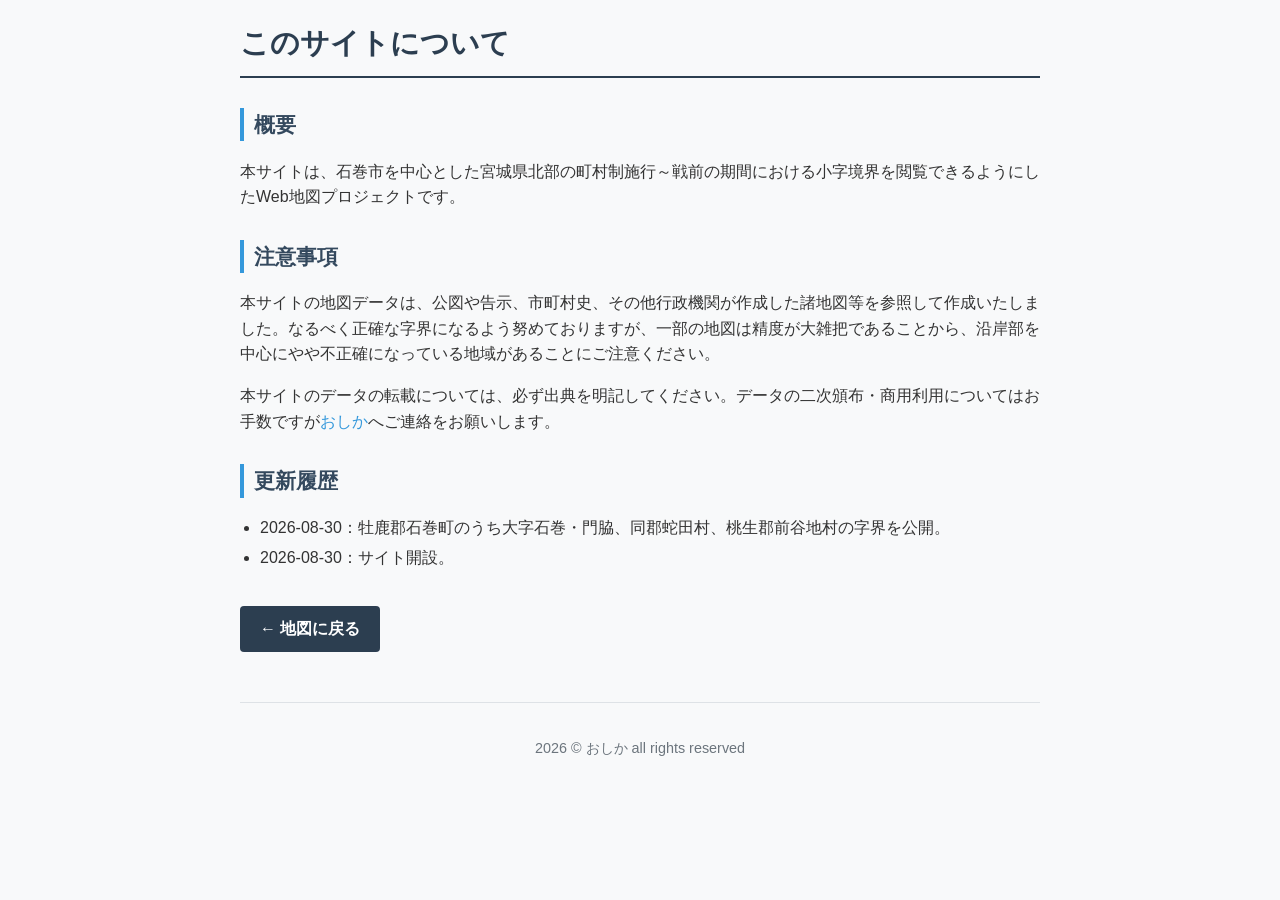
==== about.html @ 6d131cd2 "Add files via upload" ====
<!DOCTYPE html>
<html lang="ja">
<head>
    <meta charset="UTF-8">
    <meta name="viewport" content="width=device-width, initial-scale=1.0">
    <title>このサイトについて - 石巻小字アーカイブ</title>

        <meta property="og:title" content="このサイトについて - 石巻小字アーカイブ">
        <meta property="og:description" content="石巻小字アーカイブの概要や注意事項、更新履歴について">
        <meta property="og:type" content="website">
        <meta property="og:url" content="https://oshika-map.github.io/koaza/about.html">
        <meta property="og:image" content="https://oshika-map.github.io/koaza/images/ogp.png">
        <meta property="og:site_name" content="石巻小字アーカイブ">

    <style>
        body {
            font-family: "Helvetica Neue", Arial, "Hiragino Kaku Gothic ProN", "Hiragino Sans", Meiryo, sans-serif;
            line-height: 1.6;
            color: #333;
            max-width: 800px;
            margin: 0 auto;
            padding: 20px;
            background-color: #f8f9fa;
        }
        header {
            border-bottom: 2px solid #2c3e50;
            padding-bottom: 10px;
            margin-bottom: 30px;
        }
        h1 {
            font-size: 1.8rem;
            color: #2c3e50;
            margin: 0;
        }
        h2 {
            font-size: 1.3rem;
            color: #34495e;
            border-left: 4px solid #3498db;
            padding-left: 10px;
            margin-top: 30px;
        }
        h3 {
            font-size: 1.1rem;
            color: #2c3e50;
            margin-bottom: 5px;
        }
        p, ul {
            margin-bottom: 15px;
        }
        ul {
            padding-left: 20px;
        }
        li {
            margin-bottom: 5px;
        }
        a {
            color: #3498db;
            text-decoration: none;
        }
        a:hover {
            text-decoration: underline;
        }
        .license-box {
            background-color: #fff;
            border: 1px solid #e9ecef;
            border-radius: 6px;
            padding: 15px;
            margin-bottom: 15px;
            box-shadow: 0 2px 4px rgba(0,0,0,0.05);
        }
        .btn-back {
            display: inline-block;
            margin-top: 20px;
            padding: 10px 20px;
            background-color: #2c3e50;
            color: #fff;
            border-radius: 4px;
            text-decoration: none;
            font-weight: bold;
        }
        .btn-back:hover {
            background-color: #34495e;
            text-decoration: none;
        }
        footer {
            margin-top: 50px;
            padding-top: 20px;
            border-top: 1px solid #dee2e6;
            text-align: center;
            font-size: 0.9rem;
            color: #6c757d;
        }
    </style>
</head>
<body>

    <header>
        <h1>このサイトについて</h1>
    </header>

    <main>
        <section>
            <h2>概要</h2>
            <p>本サイトは、石巻市を中心とした宮城県北部の町村制施行～戦前の期間における小字境界を閲覧できるようにしたWeb地図プロジェクトです。</p>
        </section>

        <section>
            <h2>注意事項</h2>
            <p>本サイトの地図データは、公図や告示、市町村史、その他行政機関が作成した諸地図等を参照して作成いたしました。なるべく正確な字界になるよう努めておりますが、一部の地図は精度が大雑把であることから、沿岸部を中心にやや不正確になっている地域があることにご注意ください。</p>
            <p>本サイトのデータの転載については、必ず出典を明記してください。データの二次頒布・商用利用についてはお手数ですが<a href="[https://x.com/ishinomaki_wiki](https://x.com/ishinomaki_wiki)" target="_blank" rel="noopener noreferrer">おしか</a>へご連絡をお願いします。</p>
        </section>

        <section>
            <h2>更新履歴</h2>
            <ul>
                <li>2026-08-30：牡鹿郡石巻町のうち大字石巻・門脇、同郡蛇田村、桃生郡前谷地村の字界を公開。</li>
                <li>2026-08-30：サイト開設。</li>
            </ul>
        </section>

        <a href="index.html" class="btn-back">← 地図に戻る</a>
    </main>

    <footer>
        <p>2026 © おしか all rights reserved</p>
    </footer>

</body>
</html>
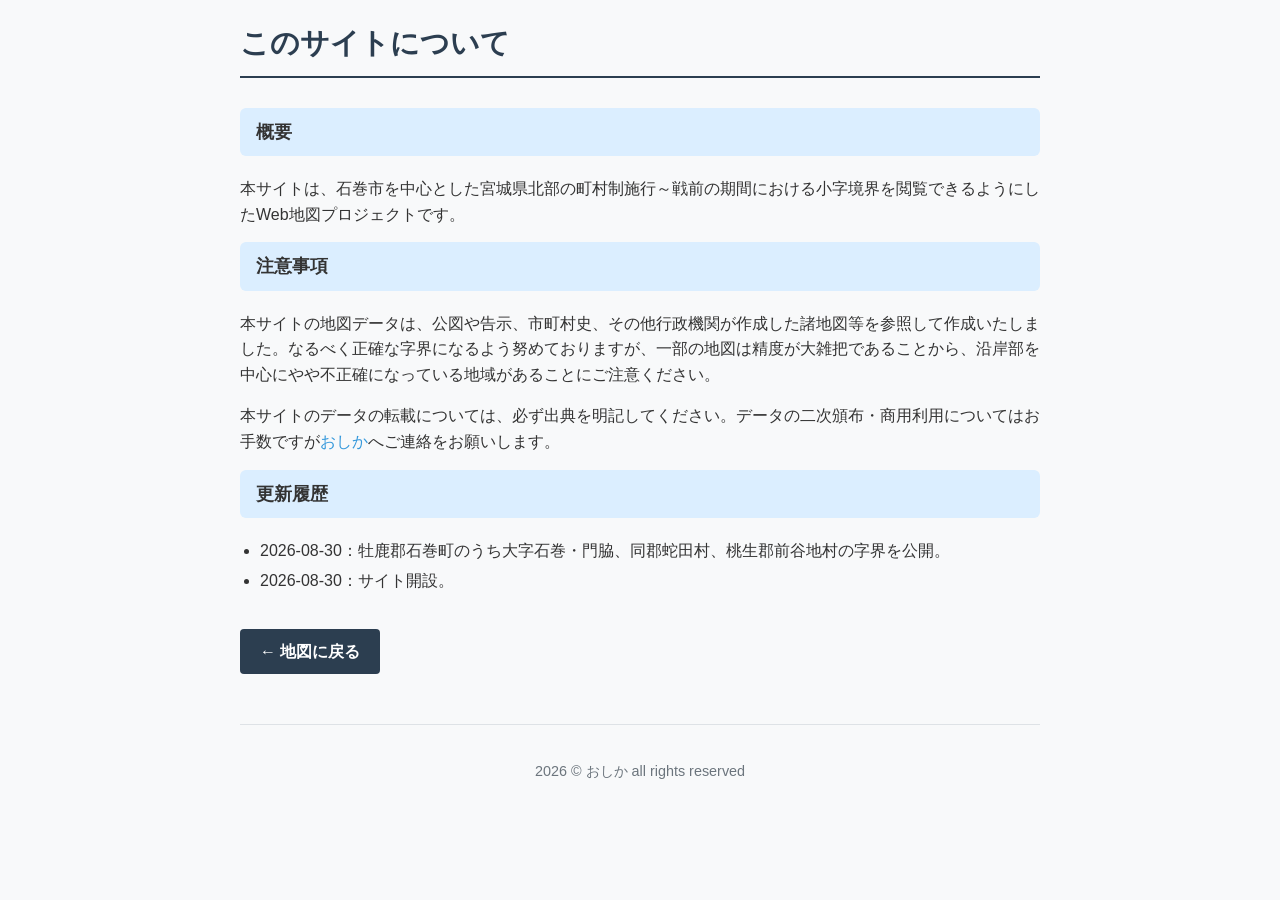
==== commit 10a7da9e: "Add files via upload" ====
--- a/about.html
+++ b/about.html
@@ -33,12 +33,14 @@
             margin: 0;
         }
         h2 {
-            font-size: 1.3rem;
-            color: #34495e;
-            border-left: 4px solid #3498db;
-            padding-left: 10px;
-            margin-top: 30px;
-        }
+            background-color: #dbeeff;
+            color: #333333;
+            padding: 10px 16px;
+            border-radius: 6px;
+            font-size: 1.1rem;
+            font-weight: bold;
+            margin-bottom: 20px;
+}
         h3 {
             font-size: 1.1rem;
             color: #2c3e50;
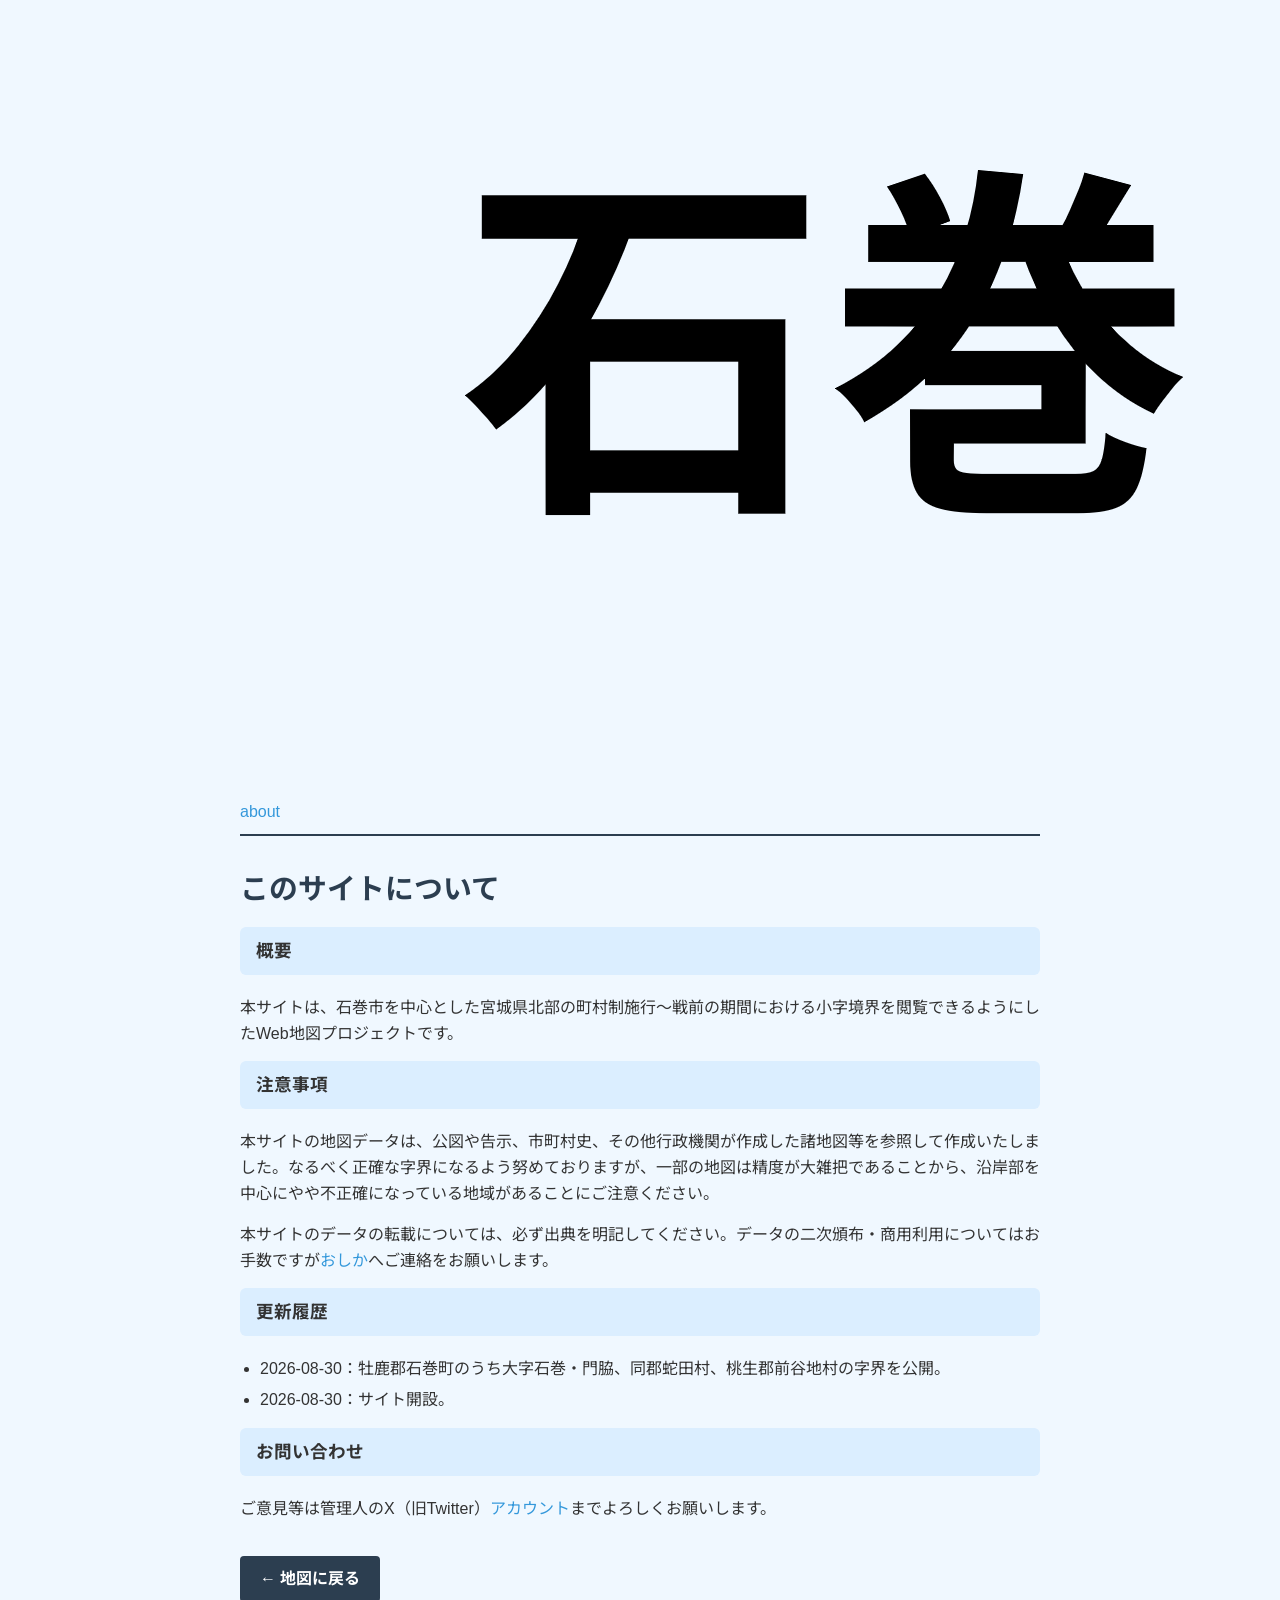
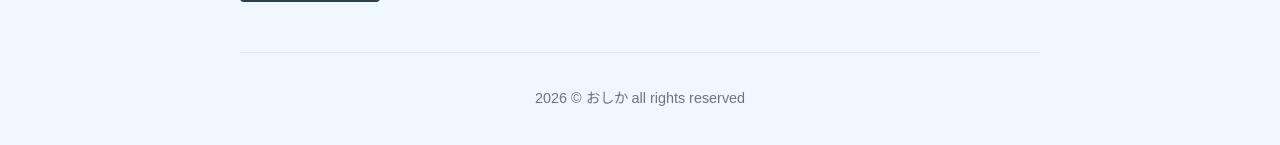
==== commit 5248aad8: "Update about.html" ====
--- a/about.html
+++ b/about.html
@@ -5,22 +5,33 @@
     <meta name="viewport" content="width=device-width, initial-scale=1.0">
     <title>このサイトについて - 石巻小字アーカイブ</title>
 
-        <meta property="og:title" content="このサイトについて - 石巻小字アーカイブ">
-        <meta property="og:description" content="石巻小字アーカイブの概要や注意事項、更新履歴について">
-        <meta property="og:type" content="website">
-        <meta property="og:url" content="https://oshika-map.github.io/koaza/about.html">
-        <meta property="og:image" content="https://oshika-map.github.io/koaza/images/ogp.png">
-        <meta property="og:site_name" content="石巻小字アーカイブ">
+    <meta property="og:title" content="このサイトについて - 石巻小字アーカイブ">
+    <meta property="og:description" content="石巻小字アーカイブの概要や注意事項、更新履歴について">
+    <meta property="og:type" content="website">
+    <meta property="og:url" content="https://oshika-map.github.io/koaza/about.html">
+    <meta property="og:image" content="https://oshika-map.github.io/koaza/images/ogp.png">
+    <meta property="og:site_name" content="石巻小字アーカイブ">
+
+    <meta name="twitter:card" content="summary" />
+    <meta name="twitter:site" content="@ishinomaki_wiki" />
+    <meta name="twitter:creator" content="@ishinomaki_wiki">
+
+    <link rel="icon" href="images/favicon.png" type="image/png">
+
+    <!-- Noto Sans JP の読み込みを追加 -->
+    <link rel="preconnect" href="https://fonts.googleapis.com">
+    <link rel="preconnect" href="https://fonts.gstatic.com" crossorigin>
+    <link href="https://fonts.googleapis.com/css2?family=Noto+Sans+JP:wght@400;700&display=swap" rel="stylesheet">
 
     <style>
         body {
-            font-family: "Helvetica Neue", Arial, "Hiragino Kaku Gothic ProN", "Hiragino Sans", Meiryo, sans-serif;
+            font-family: "Helvetica Neue", Arial, 'Noto Sans JP', "Hiragino Sans", "Hiragino Kaku Gothic ProN", Meiryo, sans-serif;
             line-height: 1.6;
             color: #333;
             max-width: 800px;
             margin: 0 auto;
             padding: 20px;
-            background-color: #f8f9fa;
+            background-color: #f0f8ff;
         }
         header {
             border-bottom: 2px solid #2c3e50;
@@ -40,7 +51,7 @@
             font-size: 1.1rem;
             font-weight: bold;
             margin-bottom: 20px;
-}
+        }
         h3 {
             font-size: 1.1rem;
             color: #2c3e50;
@@ -61,14 +72,6 @@
         }
         a:hover {
             text-decoration: underline;
-        }
-        .license-box {
-            background-color: #fff;
-            border: 1px solid #e9ecef;
-            border-radius: 6px;
-            padding: 15px;
-            margin-bottom: 15px;
-            box-shadow: 0 2px 4px rgba(0,0,0,0.05);
         }
         .btn-back {
             display: inline-block;
@@ -96,12 +99,16 @@
 </head>
 <body>
 
-    <header>
-        <h1>このサイトについて</h1>
-    </header>
+    <header id="header">
+            <a href="./" id="logo">
+                <img src="./images/header.png" alt="石巻小字アーカイブ">
+            </a>
+            <a href="./about.html" class="about-link">about</a>
+        </header>
 
     <main>
         <section>
+            <h1>このサイトについて</h1>
             <h2>概要</h2>
             <p>本サイトは、石巻市を中心とした宮城県北部の町村制施行～戦前の期間における小字境界を閲覧できるようにしたWeb地図プロジェクトです。</p>
         </section>
@@ -109,7 +116,7 @@
         <section>
             <h2>注意事項</h2>
             <p>本サイトの地図データは、公図や告示、市町村史、その他行政機関が作成した諸地図等を参照して作成いたしました。なるべく正確な字界になるよう努めておりますが、一部の地図は精度が大雑把であることから、沿岸部を中心にやや不正確になっている地域があることにご注意ください。</p>
-            <p>本サイトのデータの転載については、必ず出典を明記してください。データの二次頒布・商用利用についてはお手数ですが<a href="[https://x.com/ishinomaki_wiki](https://x.com/ishinomaki_wiki)" target="_blank" rel="noopener noreferrer">おしか</a>へご連絡をお願いします。</p>
+            <p>本サイトのデータの転載については、必ず出典を明記してください。データの二次頒布・商用利用についてはお手数ですが<a href="https://x.com/ishinomaki_wiki">おしか</a>へご連絡をお願いします。</p>
         </section>
 
         <section>
@@ -120,6 +127,11 @@
             </ul>
         </section>
 
+        <section>
+            <h2>お問い合わせ</h2>
+            <p>ご意見等は管理人のX（旧Twitter）<a href="https://x.com/ishinomaki_wiki">アカウント</a>までよろしくお願いします。</p>
+        </section> <!-- sectionの閉じタグを追加 -->
+
         <a href="index.html" class="btn-back">← 地図に戻る</a>
     </main>
 
@@ -128,4 +140,4 @@
     </footer>
 
 </body>
-</html>+</html>
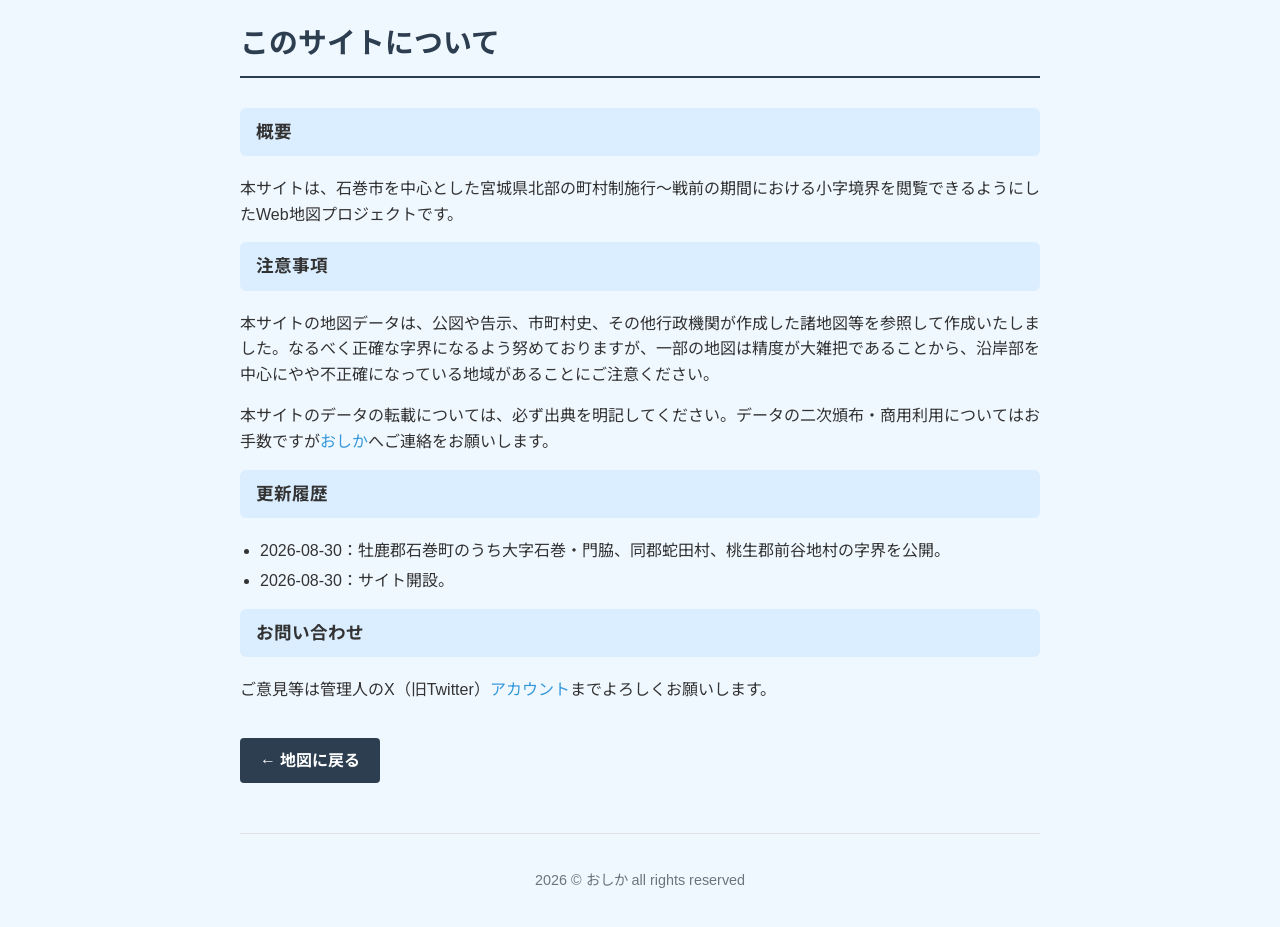
==== commit ad1b04dd: "Fix HTML structure and clean up code" ====
--- a/about.html
+++ b/about.html
@@ -18,7 +18,6 @@
 
     <link rel="icon" href="images/favicon.png" type="image/png">
 
-    <!-- Noto Sans JP の読み込みを追加 -->
     <link rel="preconnect" href="https://fonts.googleapis.com">
     <link rel="preconnect" href="https://fonts.gstatic.com" crossorigin>
     <link href="https://fonts.googleapis.com/css2?family=Noto+Sans+JP:wght@400;700&display=swap" rel="stylesheet">
@@ -99,16 +98,12 @@
 </head>
 <body>
 
-    <header id="header">
-            <a href="./" id="logo">
-                <img src="./images/header.png" alt="石巻小字アーカイブ">
-            </a>
-            <a href="./about.html" class="about-link">about</a>
-        </header>
+    <header>
+        <h1>このサイトについて</h1>
+    </header>
 
     <main>
         <section>
-            <h1>このサイトについて</h1>
             <h2>概要</h2>
             <p>本サイトは、石巻市を中心とした宮城県北部の町村制施行～戦前の期間における小字境界を閲覧できるようにしたWeb地図プロジェクトです。</p>
         </section>
@@ -130,7 +125,7 @@
         <section>
             <h2>お問い合わせ</h2>
             <p>ご意見等は管理人のX（旧Twitter）<a href="https://x.com/ishinomaki_wiki">アカウント</a>までよろしくお願いします。</p>
-        </section> <!-- sectionの閉じタグを追加 -->
+        </section>
 
         <a href="index.html" class="btn-back">← 地図に戻る</a>
     </main>
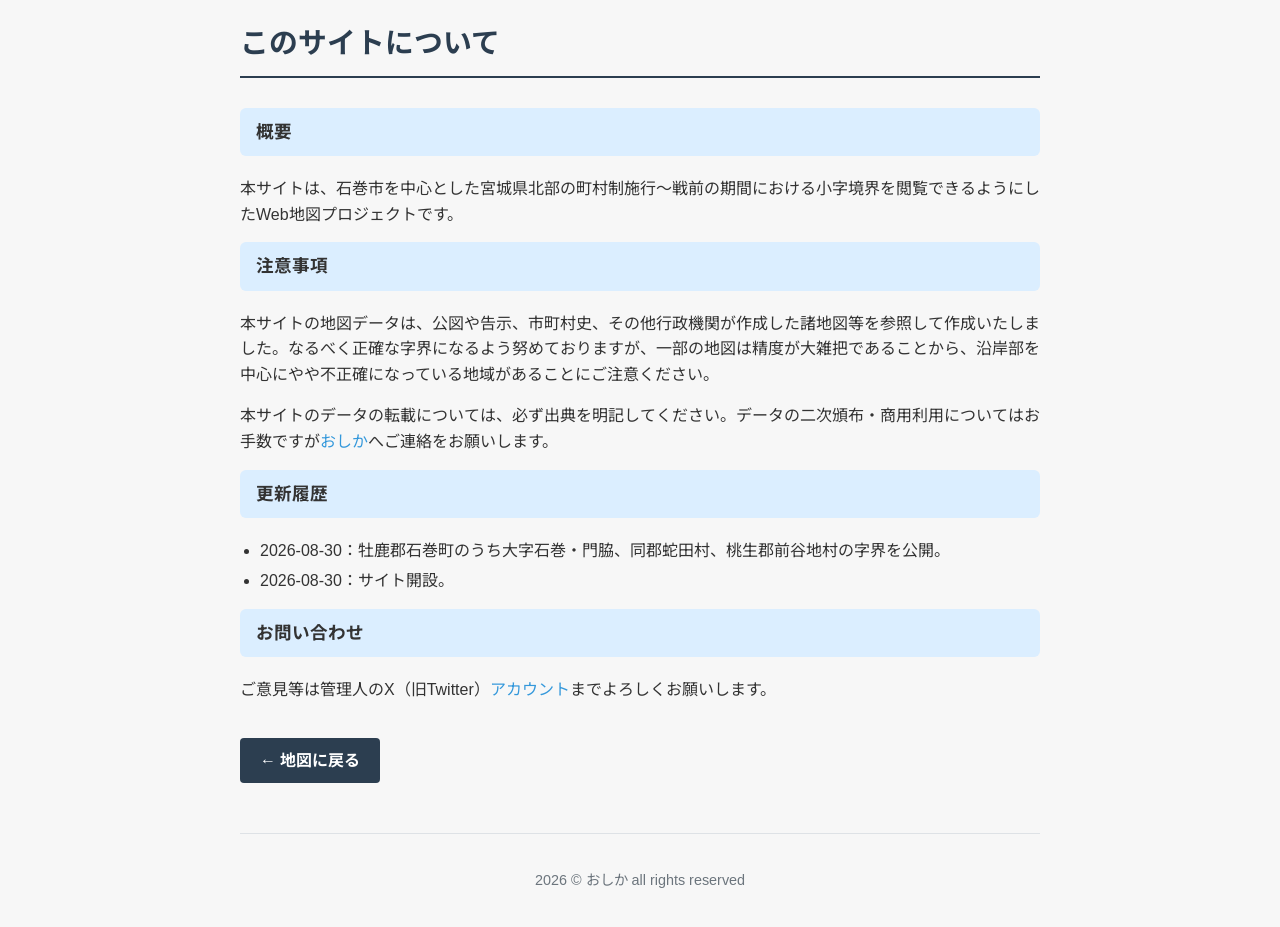
==== commit 34e99f79: "Update about.html" ====
--- a/about.html
+++ b/about.html
@@ -30,7 +30,7 @@
             max-width: 800px;
             margin: 0 auto;
             padding: 20px;
-            background-color: #f0f8ff;
+            background-color: #f7f7f7;
         }
         header {
             border-bottom: 2px solid #2c3e50;
